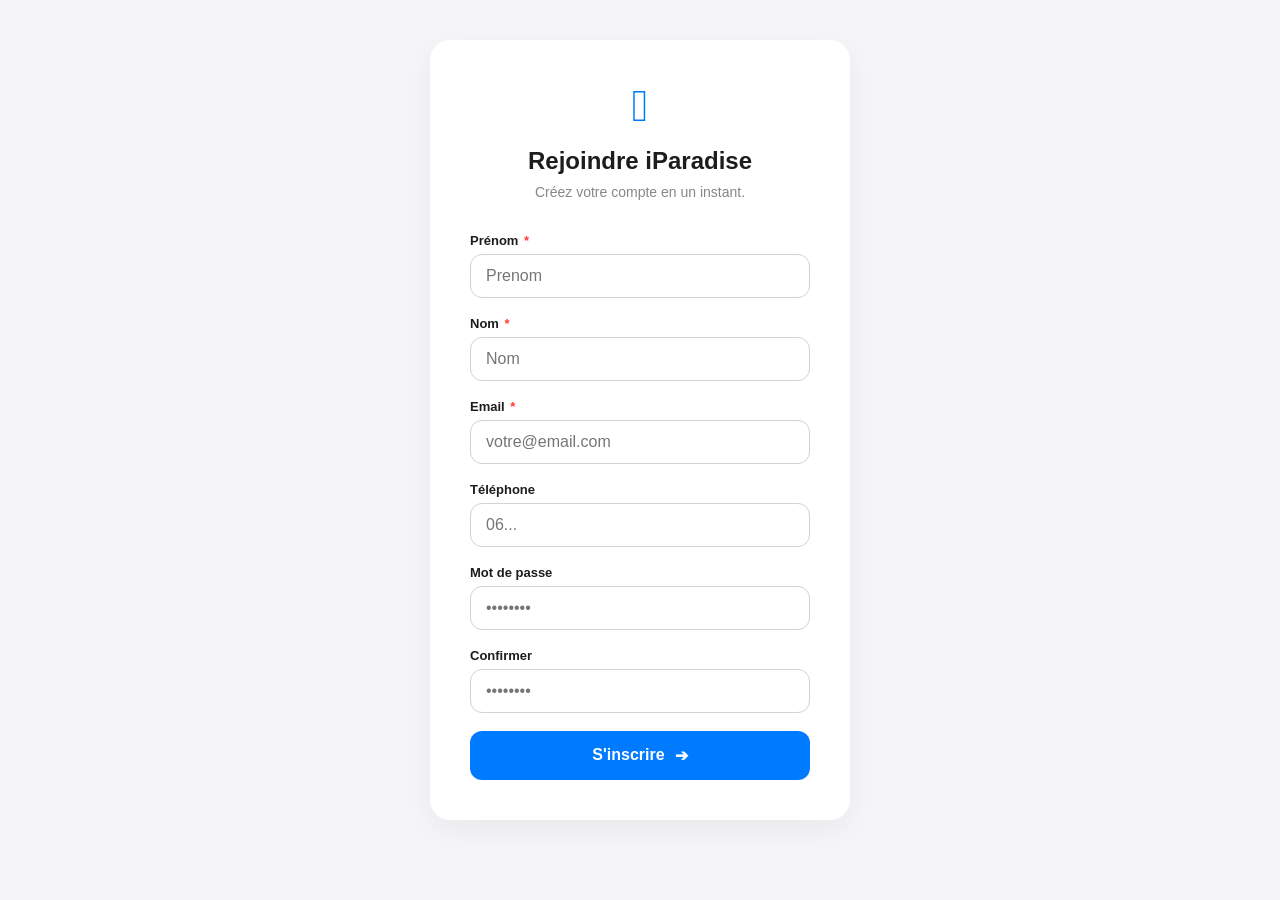
==== index.html @ 68713f41 "premier commit" ====
<!DOCTYPE html>
<html lang="fr">
<head>
    <meta charset="UTF-8">
    <meta name="viewport" content="width=device-width, initial-scale=1.0">
    <title>Inscription - iParadise</title>
    <style>
        :root {
            --primary-blue: #007aff;
            --bg-light: #f5f5f7;
            --text-dark: #1d1d1f;
            --text-gray: #86868b;
            --border-color: #d2d2d7;
            --required-red: #ff3b30;
        }

        * { box-sizing: border-box; margin: 0; padding: 0; }

        body {
            font-family: -apple-system, BlinkMacSystemFont, "Segoe UI", Roboto, sans-serif;
            background-color: var(--bg-light);
            display: flex;
            justify-content: center;
            min-height: 100vh;
            padding: 40px 20px;
        }

        .card {
            background: white;
            padding: 40px;
            border-radius: 20px;
            box-shadow: 0 10px 30px rgba(0,0,0,0.05);
            width: 100%;
            max-width: 420px;
            text-align: center;
            align-self: flex-start;
        }

        .logo { font-size: 45px; margin-bottom: 15px; color: var(--primary-blue); }
        h2 { font-size: 24px; color: var(--text-dark); font-weight: 600; margin-bottom: 8px; }
        p.subtitle { color: var(--text-gray); font-size: 14px; margin-bottom: 30px; line-height: 1.4; }

        .input-group { text-align: left; margin-bottom: 18px; }
        label { display: block; font-size: 13px; font-weight: 600; margin-bottom: 6px; color: var(--text-dark); }
        .required { color: var(--required-red); margin-left: 2px; }

        input {
            width: 100%;
            padding: 12px 15px;
            border: 1px solid var(--border-color);
            border-radius: 12px;
            font-size: 16px;
            transition: border-color 0.2s ease;
        }

        input:focus { outline: none; border-color: var(--primary-blue); }

        .btn-submit {
            background: var(--primary-blue);
            color: white;
            border: none;
            width: 100%;
            padding: 15px;
            border-radius: 12px;
            font-size: 16px;
            font-weight: 600;
            cursor: pointer;
            margin-top: 10px;
            display: flex;
            justify-content: center;
            align-items: center;
            gap: 10px;
        }

        .btn-submit:hover { background: #0063cc; }
    </style>
</head>
<body>

<div class="card">
    <div class="logo"></div>
    <h2>Rejoindre iParadise</h2>
    <p class="subtitle">Créez votre compte en un instant.</p>

    <form id="monFormulaire">
        <div class="input-group">
            <label>Prénom <span class="required">*</span></label>
            <input type="text" id="prenom" placeholder="Prenom" required>
        </div>

        <div class="input-group">
            <label>Nom <span class="required">*</span></label>
            <input type="text" id="nom" placeholder="Nom" required>
        </div>

        <div class="input-group">
            <label>Email <span class="required">*</span></label>
            <input type="email" id="email" placeholder="votre@email.com" required>
        </div>

        <div class="input-group">
            <label>Téléphone</label>
            <input type="tel" placeholder="06...">
        </div>

        <div class="input-group">
            <label>Mot de passe</label>
            <input type="password" placeholder="••••••••" required>
        </div>

        <div class="input-group">
            <label>Confirmer</label>
            <input type="password" placeholder="••••••••" required>
        </div>

        <button type="button" onclick="validerEtRediriger()" class="btn-submit">
            S'inscrire <span>➔</span>
        </button>
    </form>
</div>

<script>
    function validerEtRediriger() {
        const prenom = document.getElementById('prenom').value;
        const nom = document.getElementById('nom').value;
        const email = document.getElementById('email').value;

        if (prenom === "" || nom === "" || email === "") {
        } else {
            window.location.href = "page1.html";
        }
    }
</script>

</body>
</html>
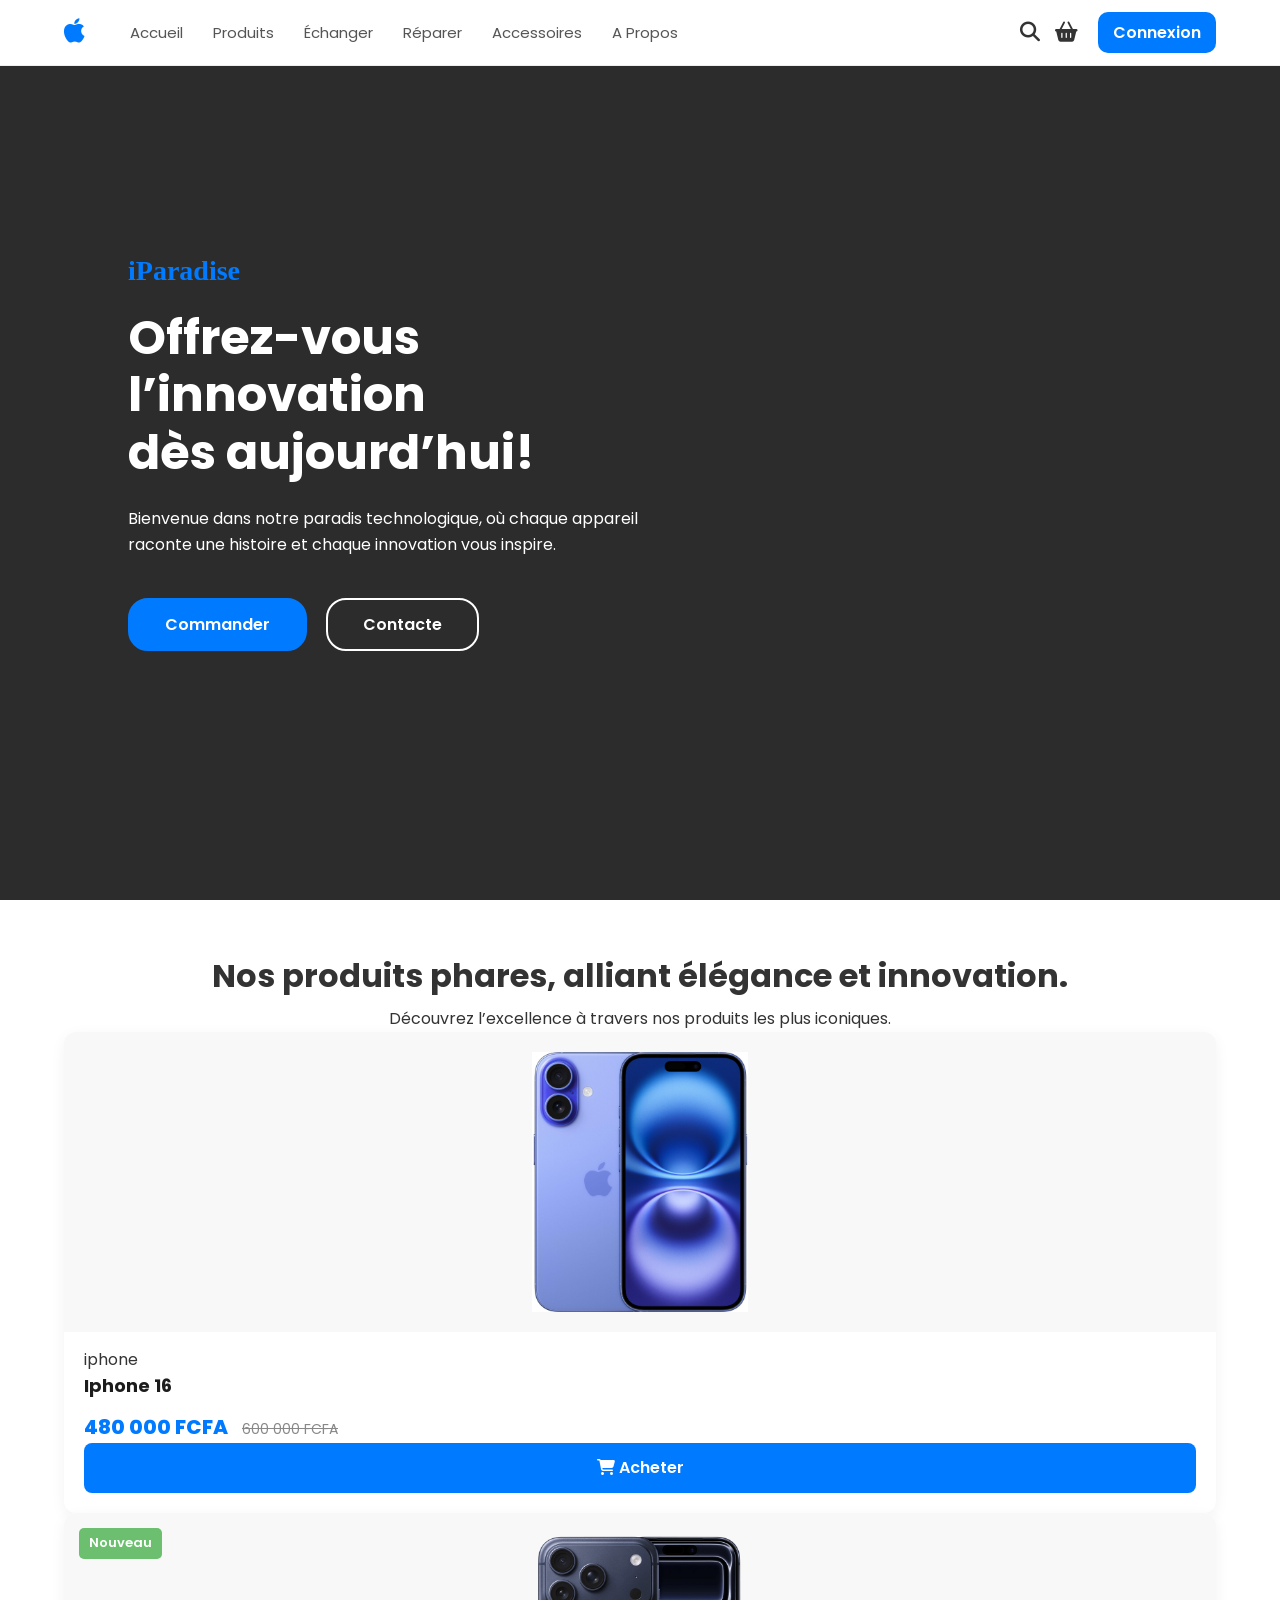
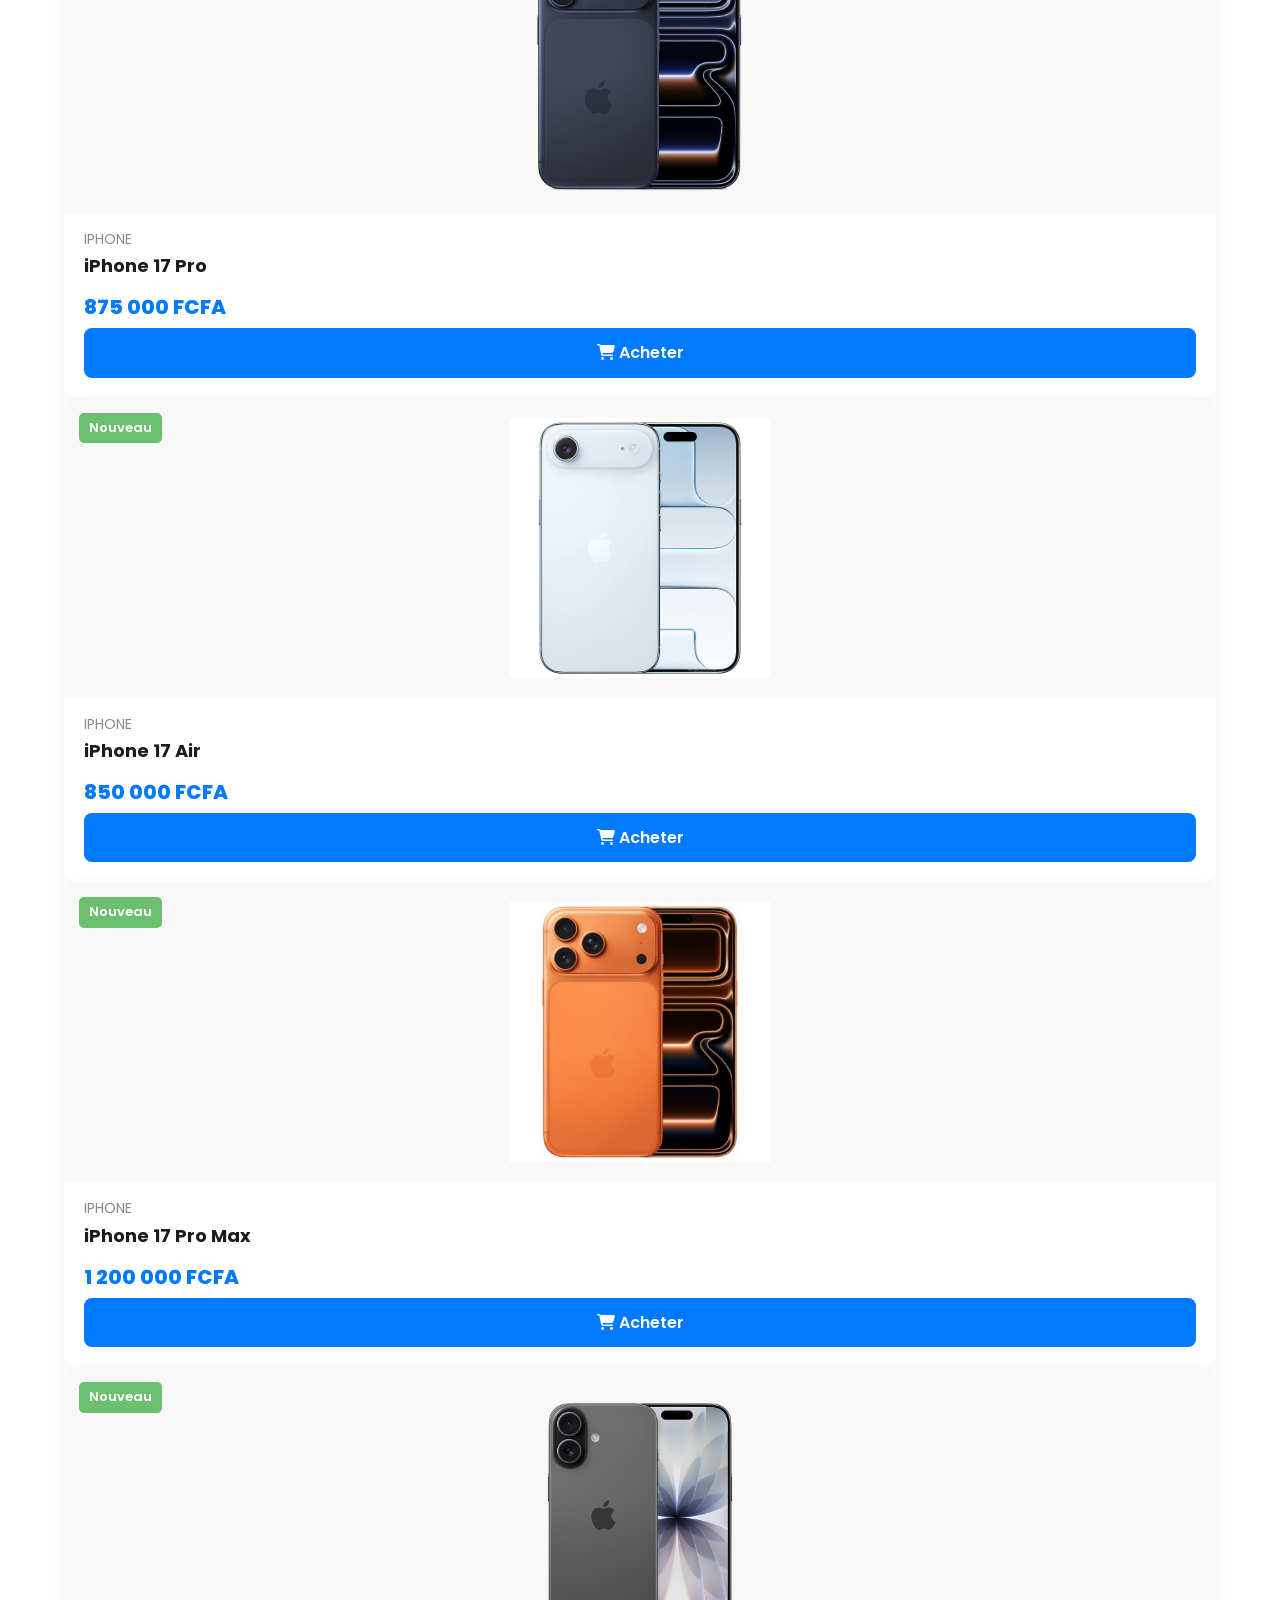
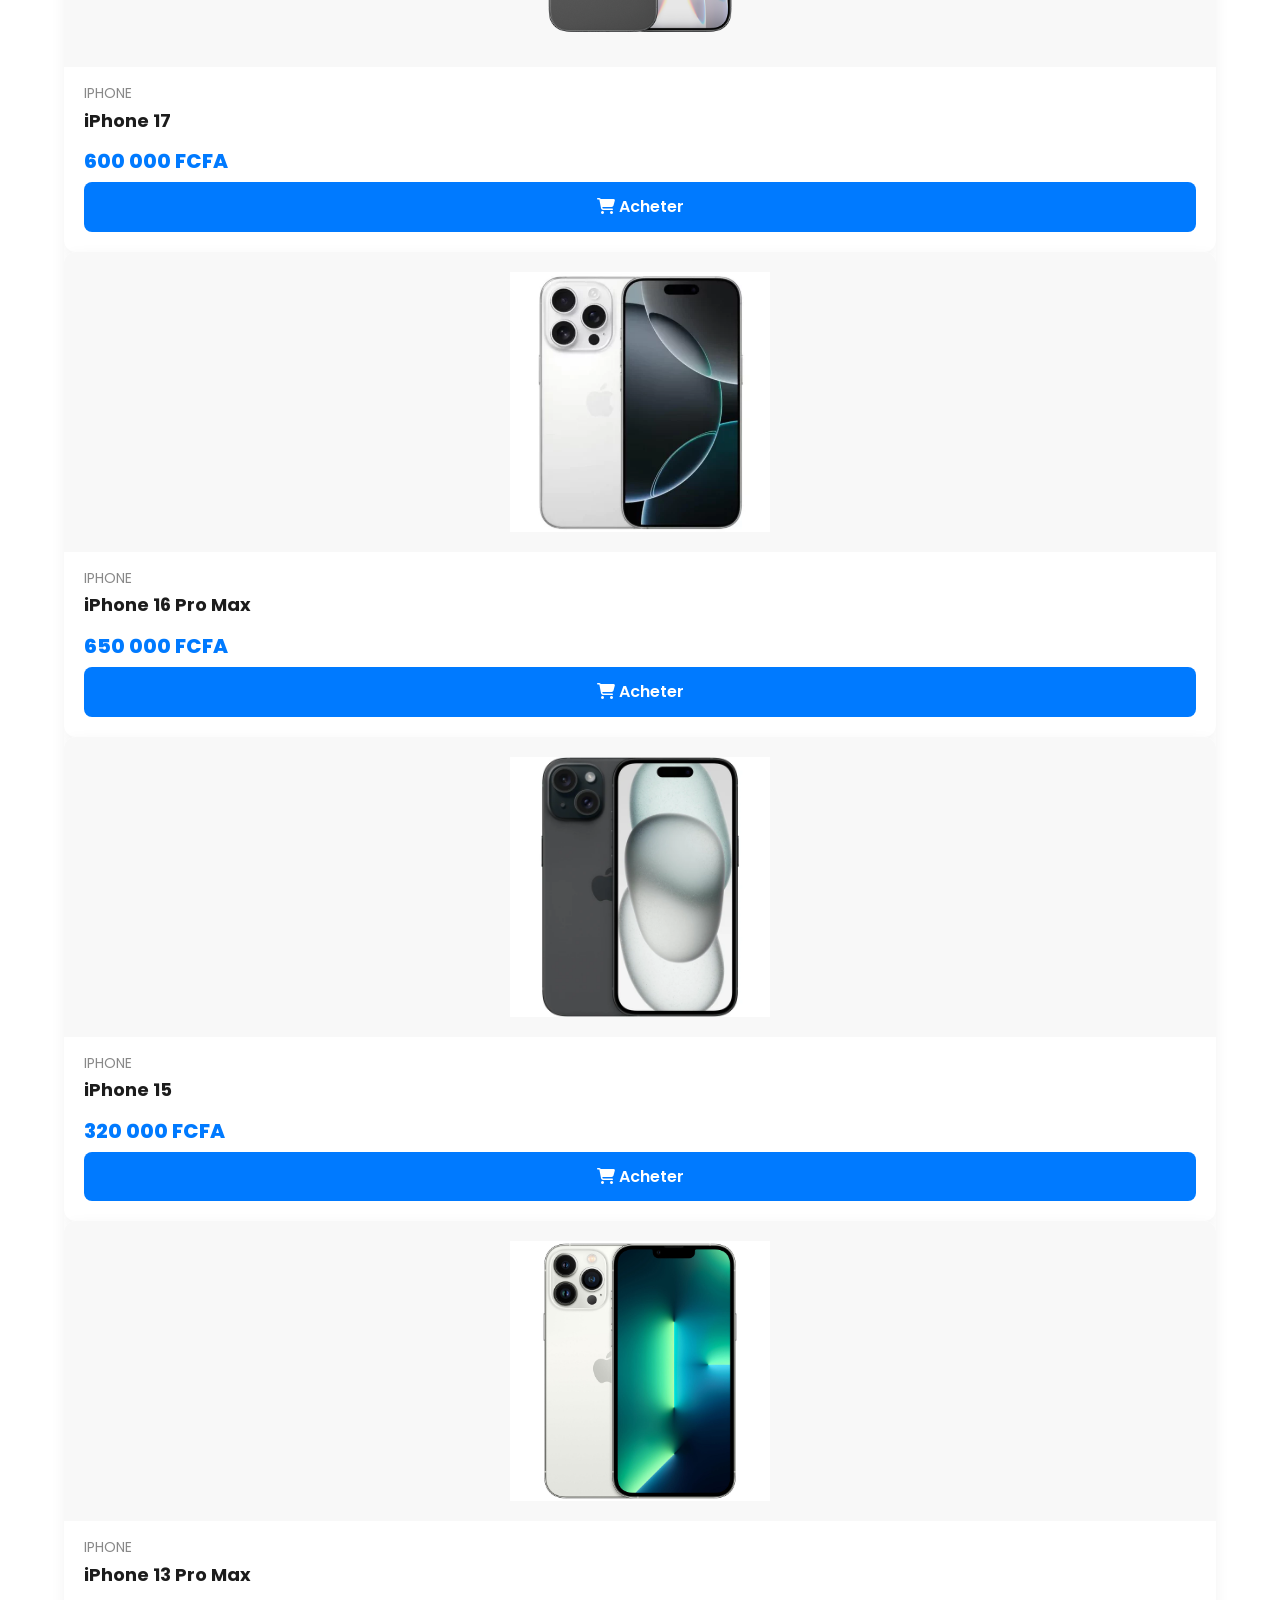
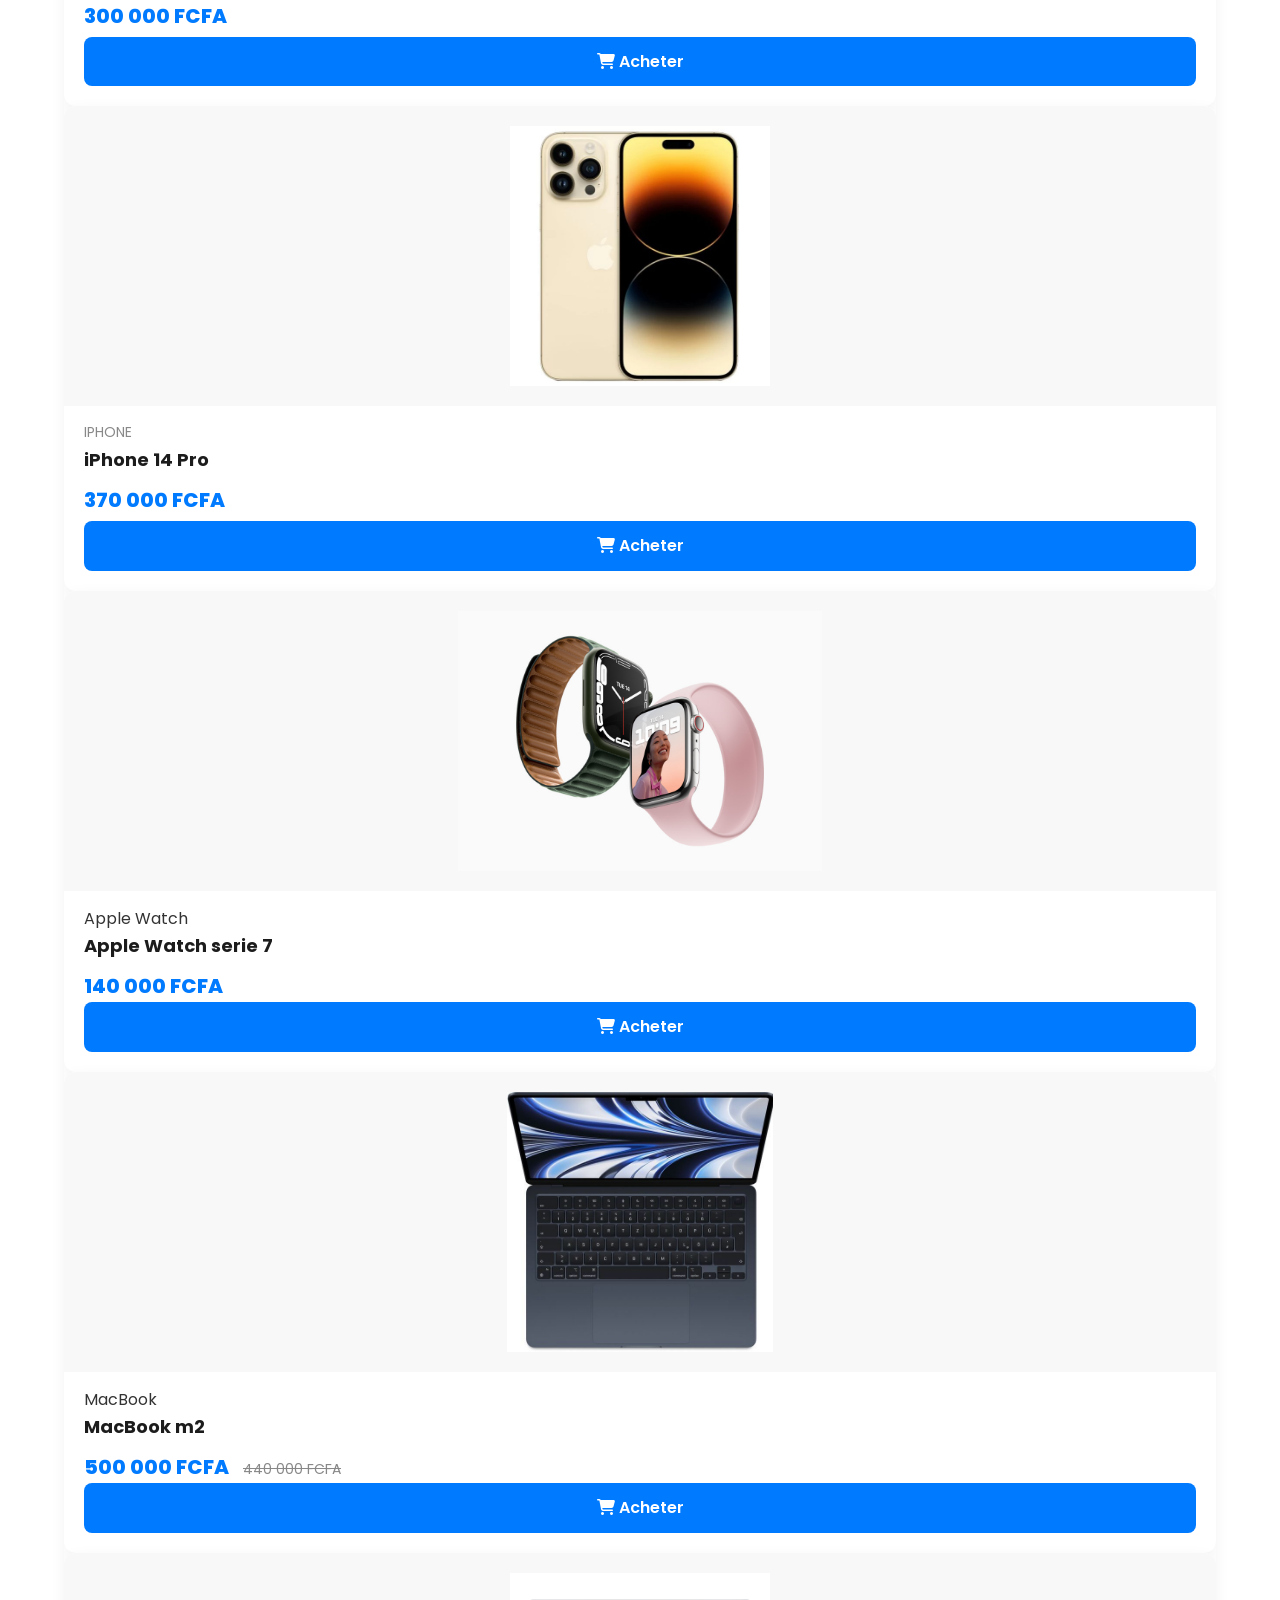
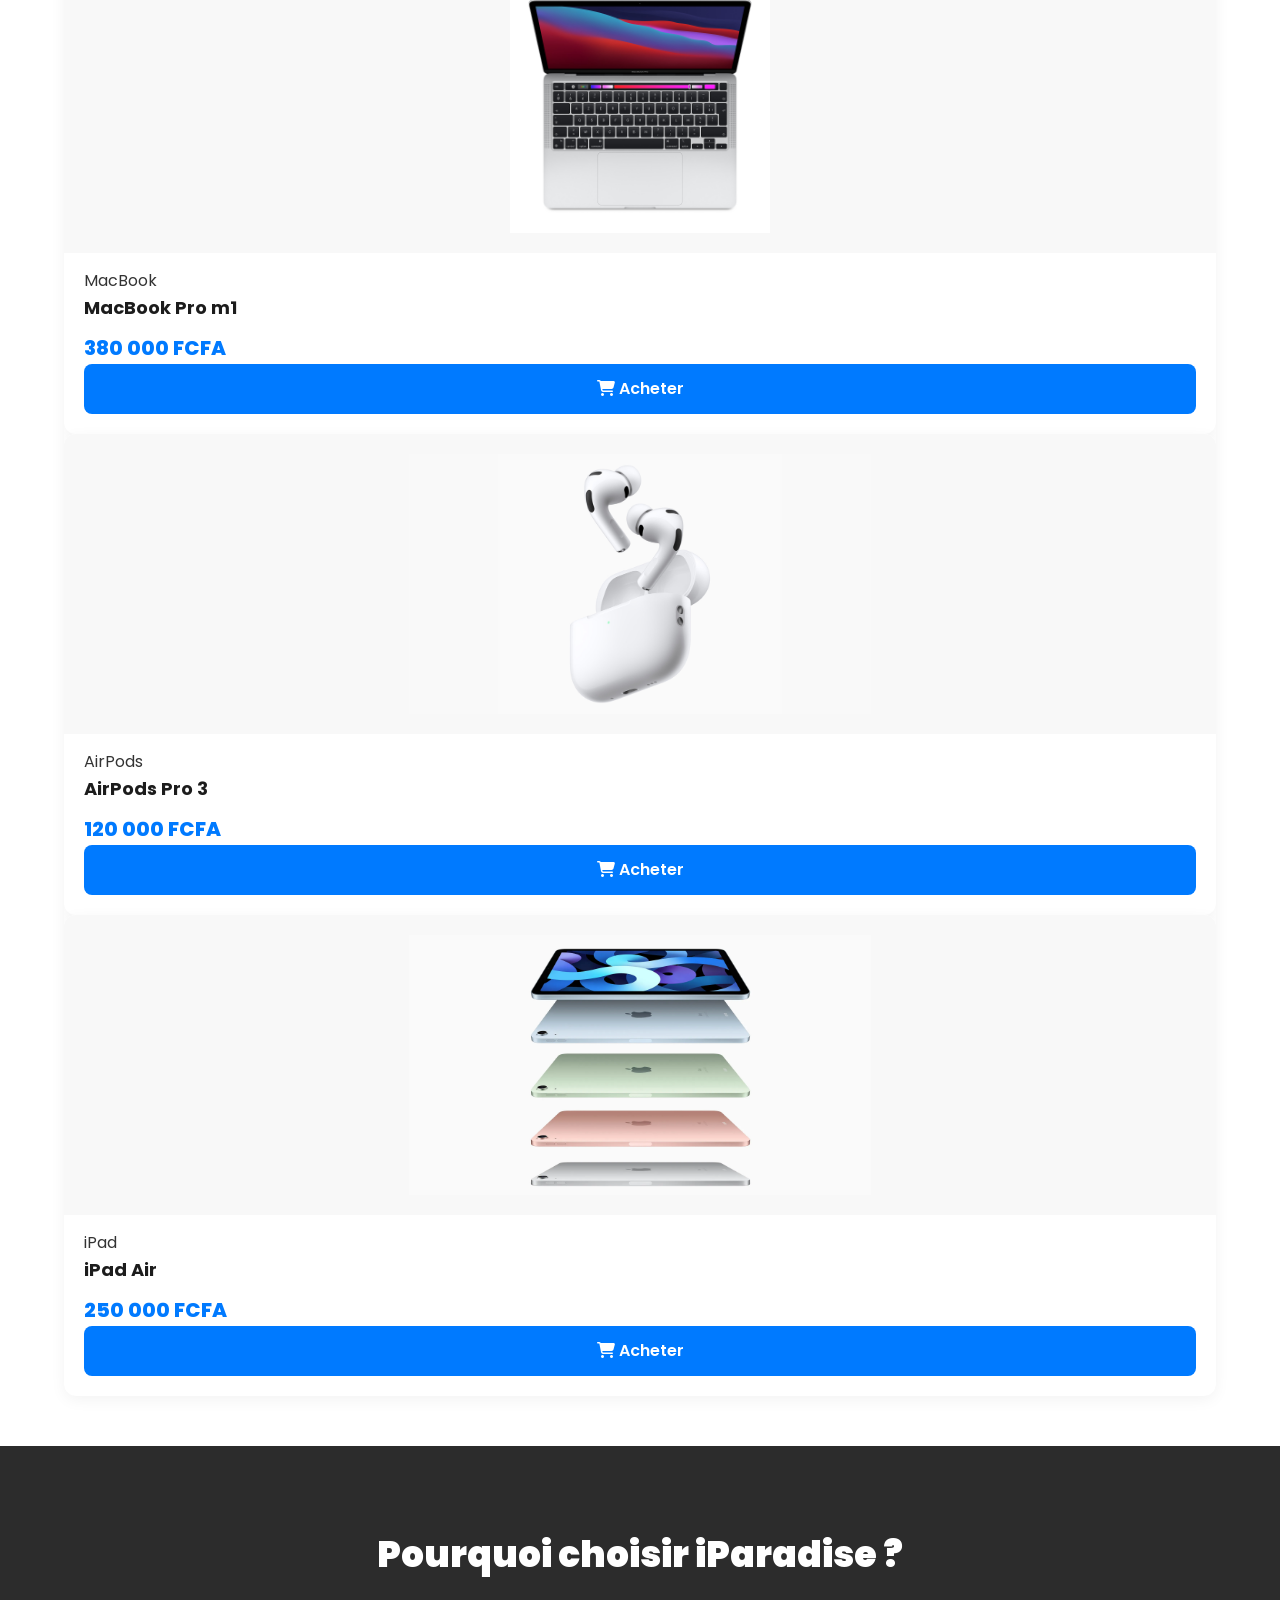
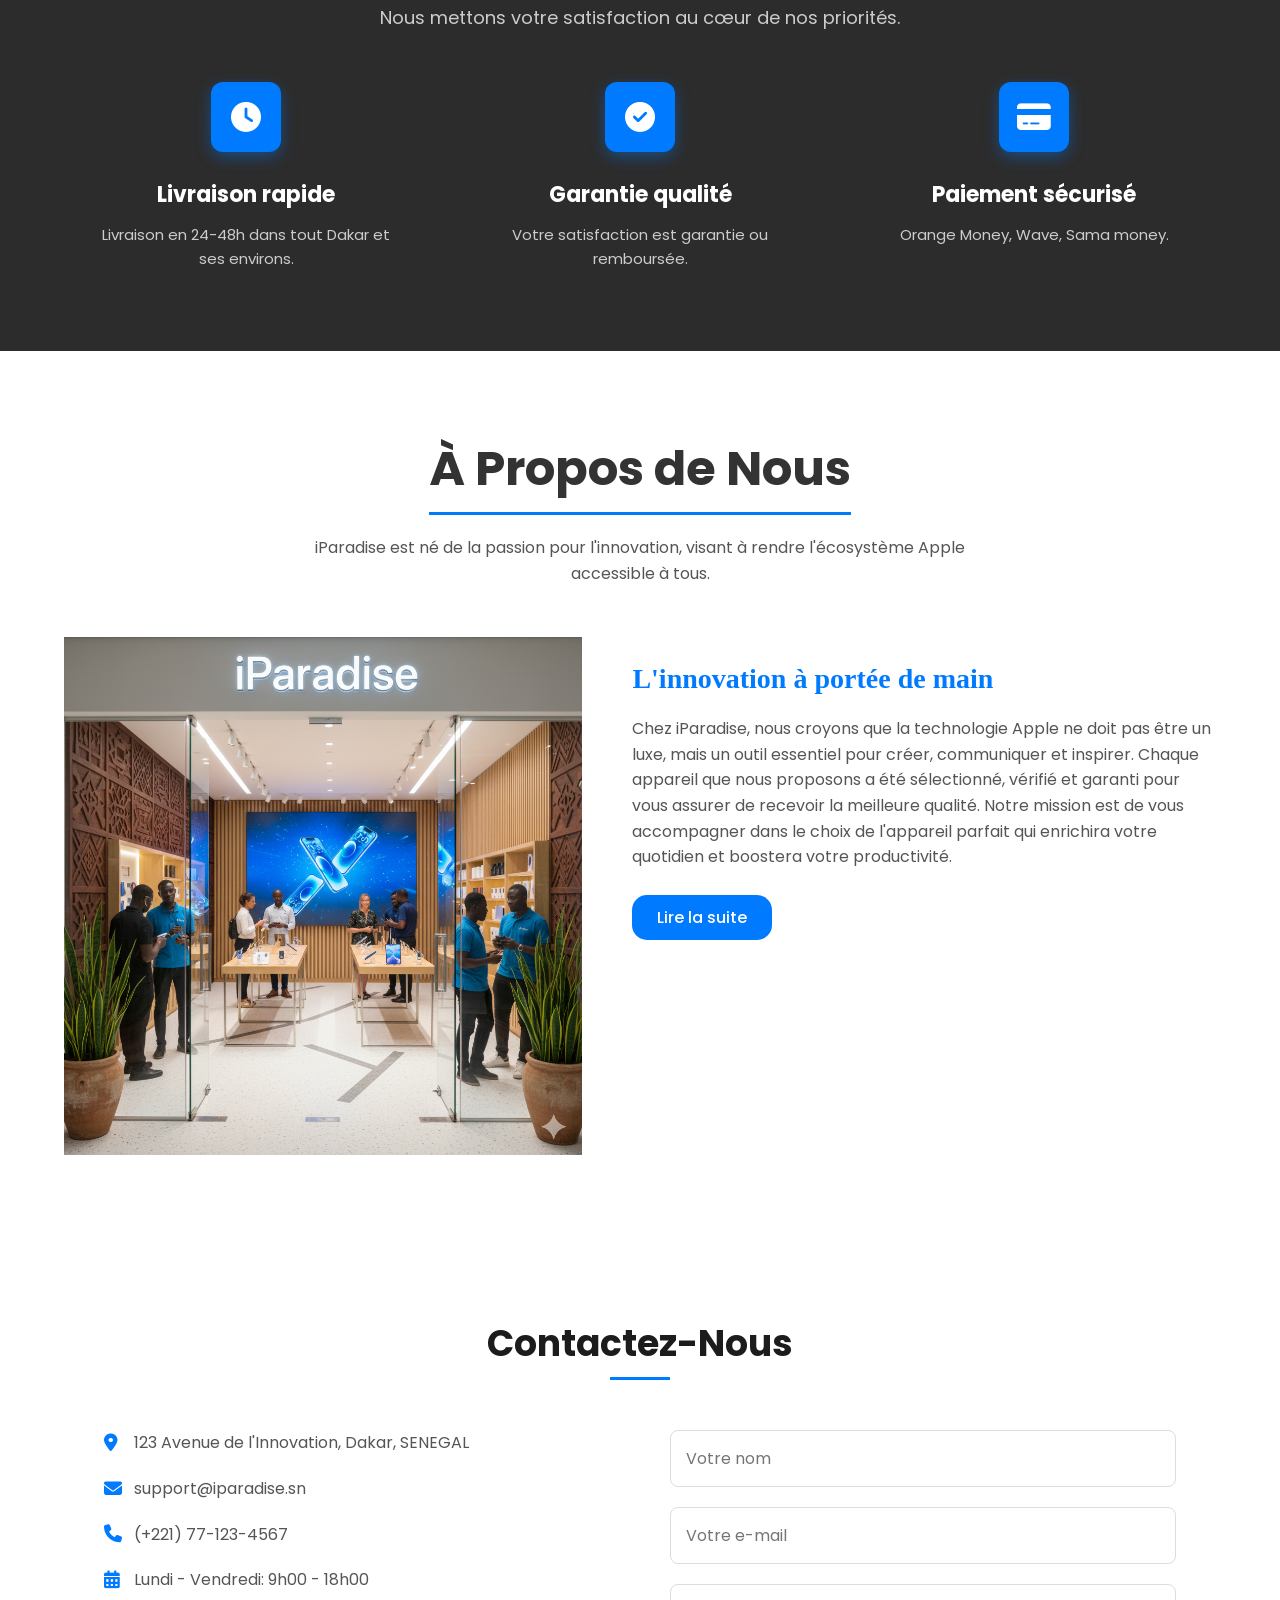
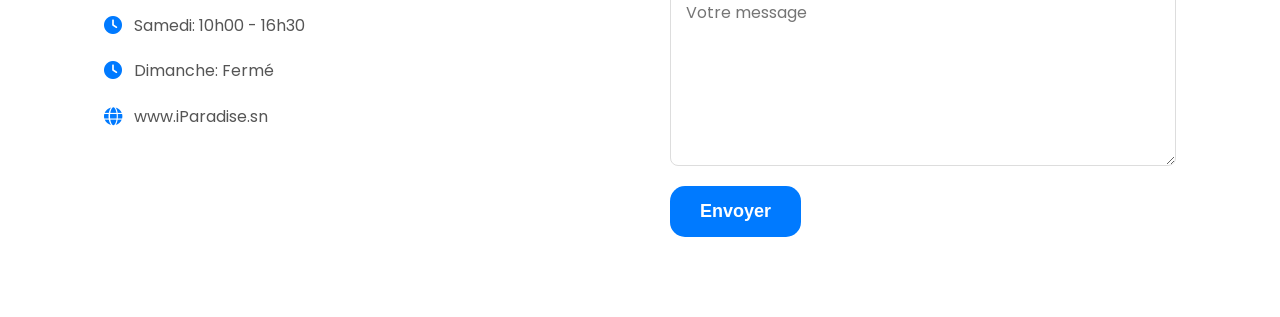
==== commit ddc09aa5: "Correction ajout de l'index" ====
--- a/index.html
+++ b/index.html
@@ -2,135 +2,422 @@
 <html lang="fr">
 <head>
     <meta charset="UTF-8">
-    <meta name="viewport" content="width=device-width, initial-scale=1.0">
-    <title>Inscription - iParadise</title>
-    <style>
-        :root {
-            --primary-blue: #007aff;
-            --bg-light: #f5f5f7;
-            --text-dark: #1d1d1f;
-            --text-gray: #86868b;
-            --border-color: #d2d2d7;
-            --required-red: #ff3b30;
-        }
-
-        * { box-sizing: border-box; margin: 0; padding: 0; }
-
-        body {
-            font-family: -apple-system, BlinkMacSystemFont, "Segoe UI", Roboto, sans-serif;
-            background-color: var(--bg-light);
-            display: flex;
-            justify-content: center;
-            min-height: 100vh;
-            padding: 40px 20px;
-        }
-
-        .card {
-            background: white;
-            padding: 40px;
-            border-radius: 20px;
-            box-shadow: 0 10px 30px rgba(0,0,0,0.05);
-            width: 100%;
-            max-width: 420px;
-            text-align: center;
-            align-self: flex-start;
-        }
-
-        .logo { font-size: 45px; margin-bottom: 15px; color: var(--primary-blue); }
-        h2 { font-size: 24px; color: var(--text-dark); font-weight: 600; margin-bottom: 8px; }
-        p.subtitle { color: var(--text-gray); font-size: 14px; margin-bottom: 30px; line-height: 1.4; }
-
-        .input-group { text-align: left; margin-bottom: 18px; }
-        label { display: block; font-size: 13px; font-weight: 600; margin-bottom: 6px; color: var(--text-dark); }
-        .required { color: var(--required-red); margin-left: 2px; }
-
-        input {
-            width: 100%;
-            padding: 12px 15px;
-            border: 1px solid var(--border-color);
-            border-radius: 12px;
-            font-size: 16px;
-            transition: border-color 0.2s ease;
-        }
-
-        input:focus { outline: none; border-color: var(--primary-blue); }
-
-        .btn-submit {
-            background: var(--primary-blue);
-            color: white;
-            border: none;
-            width: 100%;
-            padding: 15px;
-            border-radius: 12px;
-            font-size: 16px;
-            font-weight: 600;
-            cursor: pointer;
-            margin-top: 10px;
-            display: flex;
-            justify-content: center;
-            align-items: center;
-            gap: 10px;
-        }
-
-        .btn-submit:hover { background: #0063cc; }
-    </style>
+    <meta name="viewport" content="width=device-width", initial-scale="1.0">
+    <title>iParadise</title>
+    <link rel="stylesheet" href="style3.css">
+    <link href="https://fonts.googleapis.com/css2?family=Poppins:wght@400;600;700&display=swap" rel="stylesheet">
+    <link rel="stylesheet" href="https://cdnjs.cloudflare.com/ajax/libs/font-awesome/6.7.2/css/all.min.css" integrity="sha512-Evv84Mr4kqVGRNSgIGL/F/aIDqQb7xQ2vcrdIwxfjThSH8CSR7PBEakCr51Ck+w+/U6swU2Im1vVX0SVk9ABhg==" crossorigin="anonymous" referrerpolicy="no-referrer" />
 </head>
+
 <body>
-
-<div class="card">
-    <div class="logo"></div>
-    <h2>Rejoindre iParadise</h2>
-    <p class="subtitle">Créez votre compte en un instant.</p>
-
-    <form id="monFormulaire">
-        <div class="input-group">
-            <label>Prénom <span class="required">*</span></label>
-            <input type="text" id="prenom" placeholder="Prenom" required>
-        </div>
-
-        <div class="input-group">
-            <label>Nom <span class="required">*</span></label>
-            <input type="text" id="nom" placeholder="Nom" required>
-        </div>
-
-        <div class="input-group">
-            <label>Email <span class="required">*</span></label>
-            <input type="email" id="email" placeholder="votre@email.com" required>
-        </div>
-
-        <div class="input-group">
-            <label>Téléphone</label>
-            <input type="tel" placeholder="06...">
-        </div>
-
-        <div class="input-group">
-            <label>Mot de passe</label>
-            <input type="password" placeholder="••••••••" required>
-        </div>
-
-        <div class="input-group">
-            <label>Confirmer</label>
-            <input type="password" placeholder="••••••••" required>
-        </div>
-
-        <button type="button" onclick="validerEtRediriger()" class="btn-submit">
-            S'inscrire <span>➔</span>
-        </button>
-    </form>
-</div>
-
-<script>
-    function validerEtRediriger() {
-        const prenom = document.getElementById('prenom').value;
-        const nom = document.getElementById('nom').value;
-        const email = document.getElementById('email').value;
-
-        if (prenom === "" || nom === "" || email === "") {
-        } else {
-            window.location.href = "page1.html";
-        }
-    }
-</script>
+    <header class="navbar">
+        <div class="nav-left">
+            <a href="#" class="logo" title="iParadise"><i class="fa-brands fa-apple"></i></a> <nav>
+                <ul>
+                    <li><a href="Boutique.html">Accueil</a></li>
+                    <li><a href="Produit3.html">Produits</a></li>
+                    <li><a href="Echange.html">Échanger</a></li>
+                    <li><a href="Reparer.html">Réparer</a></li> 
+                    <li><a href="Accessoire.html">Accessoires</a></li>
+                    <li><a href="#about-section">A Propos</a></li>
+                </ul> 
+            </nav>
+        </div>
+        <div class="nav-right">
+            <a href="#" class="icon search"><i class="fa-solid fa-magnifying-glass"></i></a>
+            <a href="#" class="icon cart"><i class="fa-solid fa-basket-shopping"></i></a>
+            <a href="Connection.html" class="btn-connexion">Connexion</a>
+        </div>
+    </header>
+   
+    <main class="hero-section">
+        <div class="content-wrapper">
+            <p class="subtitle">iParadise</p>
+            
+            <h1 class="title">
+                 Offrez-vous l’innovation <br>dès aujourd’hui! 
+                
+            </h1>
+            
+            <p class="description">
+                Bienvenue dans notre paradis technologique, où chaque appareil raconte une histoire et chaque innovation vous inspire.
+            </p>
+            
+            <div class="buttons">
+                <a href="Commander.html" class="btn btn-order" title="Commander maintenant">Commander</a>
+                <a href="#contact-section" class="btn btn-contact" title="Nous contacter">Contacte</a>
+            </div>
+        </div>
+        
+        <div class="image-placeholder">
+            </div>
+    </main>
+
+    <main class="products-section">
+        <h2 class="section-title">Nos produits phares, alliant élégance et innovation.</h2>
+        <p class="section-subtitle1">
+            Découvrez l’excellence à travers nos produits les plus iconiques.
+        </p>
+
+        <div class="product-grid">
+            <div class="product-card">
+                
+                <div class="product-image-container">
+                    <img src="Picture3/66.jpg" alt="iphone" class="product-image">
+                </div>
+                <div class="product-details">
+                    <p class="category">iphone</p>
+                    <h3 class="product-name">Iphone 16</h3>
+                    <div class="prices">
+                        <span class="price-current">480 000 FCFA</span>
+                        <span class="price-old">600 000 FCFA</span>
+                    </div>
+                    <a href="Paiement.html" class="btn-add-to-cart">
+                        <i class="fas fa-shopping-cart"></i> Acheter
+                    </a>
+                </div>
+            </div>
+
+            <div class="product-card">
+                
+                <div class="product-card">
+                    <div class="product-image-container">
+                        <span class="badge badge-new">Nouveau</span>
+                        <img src="produit3-img/17p.png" alt="iPad 5e 128gb" class="product-image">
+                    </div>
+                    
+                    <div class="product-details">
+                        <p class="product-category">iPhone</p>
+                        <h3 class="product-name">iPhone 17 Pro</h3>
+                        
+                        <div class="price-container">
+                            <span class="price-current">875 000 FCFA</span>
+                        </div>                    
+                        <a href="Paiement.html" class="btn-add-to-cart">
+                            <i class="fas fa-shopping-cart"></i> Acheter
+                        </a>
+                    </div>
+                </div>
+    
+                <div class="product-card">
+                    <div class="product-image-container">
+                        <span class="badge badge-new">Nouveau</span>
+                        <img src="produit3-img/air.webp" alt="iPad mini 7 AT7 2024" class="product-image">
+                    </div>
+                    <div class="product-details">
+                        <p class="product-category">iPhone</p>
+                        <h3 class="product-name">iPhone 17 Air</h3>
+                        <div class="price-container">
+                            <span class="price-current">850 000 FCFA</span>
+                            
+                        </div>
+                        <a href="Paiement.html" class="btn-add-to-cart">
+                            <i class="fas fa-shopping-cart"></i> Acheter
+                        </a>
+                    </div>
+                </div>
+    
+                <div class="product-card">
+                    <div class="product-image-container">
+                        <span class="badge badge-new">Nouveau</span>
+                        <img src="produit3-img/17.jpeg" alt="iPad Pro 2e 12,9" class="product-image">
+                    </div>
+                    <div class="product-details">
+                        <p class="product-category">iPhone</p>
+                        <h3 class="product-name">iPhone 17 Pro Max</h3>
+                        <div class="price-container">
+                            <span class="price-current">1 200 000 FCFA</span>
+                        </div>
+                        <a href="Paiement.html" class="btn-add-to-cart">
+                            <i class="fas fa-shopping-cart"></i> Acheter
+                        </a>
+                    </div>
+                </div>
+                
+                <div class="product-card">
+                    <div class="product-image-container">
+                        <span class="badge badge-new">Nouveau</span>
+                        <img src="produit3-img/17ss.png" alt="iPad Pro 9,7" class="product-image">
+                    </div>
+                    <div class="product-details">
+                        <p class="product-category">iPhone</p>
+                        <h3 class="product-name">iPhone 17</h3>
+                        <div class="price-container">
+                            <span class="price-current">600 000 FCFA</span>
+                        </div>
+                        <a href="Paiement.html" class="btn-add-to-cart">
+                            <i class="fas fa-shopping-cart"></i> Acheter
+                        </a>
+                    </div>
+                </div>
+    
+                <div class="product-card">
+                    <div class="product-image-container">
+                        <img src="produit3-img/16pm.webp" alt="iPad Pro 9,7" class="product-image">
+                    </div>
+                    <div class="product-details">
+                        <p class="product-category">iPhone</p>
+                        <h3 class="product-name">iPhone 16 Pro Max</h3>
+                        <div class="price-container">
+                            <span class="price-current">650 000 FCFA</span>
+                        </div>
+                        <a href="Paiement.html" class="btn-add-to-cart">
+                            <i class="fas fa-shopping-cart"></i> Acheter
+                        </a>
+                    </div>
+                </div>
+    
+                <div class="product-card">
+                    <div class="product-image-container">
+                        <img src="produit3-img/155.webp" alt="iPad Pro 9,7" class="product-image">
+                    </div>
+                    <div class="product-details">
+                        <p class="product-category">iPhone</p>
+                        <h3 class="product-name">iPhone 15</h3>
+                        <div class="price-container">
+                            <span class="price-current">320 000 FCFA</span>
+                        </div>
+                        <a href="Paiement.html" class="btn-add-to-cart">
+                            <i class="fas fa-shopping-cart"></i> Acheter
+                        </a>
+                    </div>
+                </div>
+    
+                <div class="product-card">
+                    <div class="product-image-container">
+                        <img src="produit3-img/13pm.jpg" alt="iPad Pro 9,7" class="product-image">
+                    </div>
+                    <div class="product-details">
+                        <p class="product-category">iPhone</p>
+                        <h3 class="product-name">iPhone 13 Pro Max</h3>
+                        <div class="price-container">
+                            <span class="price-current">300 000 FCFA</span>
+                        </div>
+                        <a href="Paiement.html" class="btn-add-to-cart">
+                            <i class="fas fa-shopping-cart"></i> Acheter
+                        </a>
+                    </div>
+                </div>
+    
+                <div class="product-card">
+                    <div class="product-image-container">
+                        <img src="produit3-img/14g.jpg" alt="iPad Pro 9,7" class="product-image">
+                    </div>
+                    <div class="product-details">
+                        <p class="product-category">iPhone</p>
+                        <h3 class="product-name">iPhone 14 Pro</h3>
+                        <div class="price-container">
+                            <span class="price-current">370 000 FCFA</span>
+                        </div>
+                        <a href="Paiement.html" class="btn-add-to-cart">
+                            <i class="fas fa-shopping-cart"></i> Acheter
+                        </a>
+                    </div>
+                </div>
+    
+
+            <div class="product-card">
+                <div class="product-image-container">
+                    <img src="Picture3/applewatch.jpg" alt="Ipad" class="product-image">
+                </div>
+                <div class="product-details">
+                    <p class="category">Apple Watch</p>
+                    <h3 class="product-name">Apple Watch serie 7</h3>
+                    <div class="prices">
+                        <span class="price-current">140 000 FCFA</span>
+                    </div>
+                    <a href="Paiement.html" class="btn-add-to-cart">
+                        <i class="fas fa-shopping-cart"></i> Acheter
+                    </a>
+                </div>
+            </div>
+
+            <div class="product-card">
+                <div class="product-image-container">
+                    <img src="Picture3/m2.jpg" alt="Ipad" class="product-image">
+                </div>
+                <div class="product-details">
+                    <p class="category">MacBook</p>
+                    <h3 class="product-name">MacBook m2</h3>
+                    <div class="prices">
+                        <span class="price-current">500 000 FCFA</span>
+                        <span class="price-old">440 000 FCFA</span>
+                    </div>
+                    <a href="Paiement.html" class="btn-add-to-cart">
+                        <i class="fas fa-shopping-cart"></i> Acheter
+                    </a>
+                </div>
+            </div>
+
+            <div class="product-card">
+                <div class="product-image-container">
+                    <img src="Picture3/m1.jpeg" alt="Ipad" class="product-image">
+                </div>
+                <div class="product-details">
+                    <p class="category">MacBook</p>
+                    <h3 class="product-name">MacBook Pro m1</h3>
+                    <div class="prices">
+                        <span class="price-current">380 000 FCFA</span>
+                    </div>
+                    <a href="Paiement.html" class="btn-add-to-cart">
+                        <i class="fas fa-shopping-cart"></i> Acheter
+                    </a>
+                </div>
+            </div>
+
+            <div class="product-card">
+                <div class="product-image-container">
+                    <img src="Accessoire img/pro3.png" alt="Ipad" class="product-image">
+                </div>
+                <div class="product-details">
+                    <p class="category">AirPods</p>
+                    <h3 class="product-name">AirPods Pro 3</h3>
+                    <div class="prices">
+                        <span class="price-current">120 000 FCFA</span>
+                    </div>
+                    <a href="Paiement.html" class="btn-add-to-cart">
+                        <i class="fas fa-shopping-cart"></i> Acheter
+                    </a>
+                </div>
+            </div>
+
+            <div class="product-card">
+                <div class="product-image-container">
+                    <img src="Accessoire img/aie.webp" alt="Ipad" class="product-image">
+                </div>
+                <div class="product-details">
+                    <p class="category">iPad</p>
+                    <h3 class="product-name">iPad Air</h3>
+                    <div class="prices">
+                        <span class="price-current">250 000 FCFA</span>
+                    </div>
+                    <a href="Paiement.html" class="btn-add-to-cart">
+                        <i class="fas fa-shopping-cart"></i> Acheter
+                    </a>
+                </div>
+            </div>
+
+        </div>
+    </main>
+
+    <section class="benefits-section">
+        <h1 class="main-title">Pourquoi choisir iParadise ?</h1>
+        
+        <p class="section-subtitle">
+            Nous mettons votre satisfaction au cœur de nos priorités.
+        </p>
+
+        <div class="benefits-grid">
+            
+            <div class="benefit-item">
+                <div class="icon-box">
+                    <i class="fas fa-clock"></i> </div>
+                <h3 class="benefit-title">Livraison rapide</h3>
+                <p class="benefit-description">
+                    Livraison en 24-48h dans tout Dakar et ses environs.
+                </p>
+            </div>
+
+            <div class="benefit-item">
+                <div class="icon-box">
+                    <i class="fas fa-check-circle"></i> </div>
+                <h3 class="benefit-title">Garantie qualité</h3>
+                <p class="benefit-description">
+                    Votre satisfaction est garantie ou remboursée.
+                </p>
+            </div>
+
+            <div class="benefit-item">
+                <div class="icon-box">
+                    <i class="fas fa-credit-card"></i> </div>
+                <h3 class="benefit-title">Paiement sécurisé</h3>
+                <p class="benefit-description">
+                    Orange Money, Wave, Sama money.
+                </p>
+            </div>
+            
+        </div>
+    </section>
+
+    <section id="about-section" class="about-section">
+        <h1 class="main-title2">À Propos de Nous</h1>
+        <p class="section-description">
+            iParadise est né de la passion pour l'innovation, visant à rendre l'écosystème Apple accessible à tous.
+        </p>
+
+        <div class="content-container">
+            <div class="image-column">
+                <img src="Picture3/b4.png" alt="Boutique" class="coffee-image">
+            </div>
+
+            <div class="text-column">
+                <h2 class="subtitle">L'innovation à portée de main</h2>
+                <p class="body-text">
+                    Chez iParadise, nous croyons que la technologie Apple ne doit pas être un luxe, mais un outil essentiel pour créer, communiquer et inspirer. Chaque appareil que nous proposons a été sélectionné, vérifié et garanti pour vous assurer de recevoir la meilleure qualité. Notre mission est de vous accompagner dans le choix de l'appareil parfait qui enrichira votre quotidien et boostera votre productivité.                </p>
+                <a href="#" class="read-more-btn">Lire la suite</a>
+            </div>
+        </div>
+    </section>
+
+    <section id="contact-section">
+        <h1 class="main-title3">Contactez-Nous</h1>
+        <div class="separator"></div>
+
+        <div class="contact-container">
+            
+            <div class="contact-info">
+                
+                <div class="info-item">
+                    <i class="fas fa-map-marker-alt"></i>
+                    <p>123 Avenue de l'Innovation, Dakar, SENEGAL</p>
+                </div>
+
+                <div class="info-item">
+                    <i class="fas fa-envelope"></i>
+                    <p>support@iparadise.sn</p>
+                </div>
+
+                <div class="info-item">
+                    <i class="fas fa-phone"></i>
+                    <p>(+221) 77-123-4567</p>
+                </div>
+
+                <div class="info-item">
+                    <i class="fas fa-calendar-alt"></i>
+                    <p>Lundi - Vendredi: 9h00 - 18h00</p>
+                </div>
+                
+                <div class="info-item">
+                    <i class="fas fa-clock"></i>
+                    <p>Samedi: 10h00 - 16h30</p>
+                </div>
+                
+                <div class="info-item">
+                    <i class="fas fa-clock"></i>
+                    <p>Dimanche: Fermé</p>
+                </div>
+                
+                <div class="info-item">
+                    <i class="fas fa-globe"></i>
+                    <p>www.iParadise.sn</p>
+                </div>
+                
+            </div>
+
+            <div class="contact-form">
+                <form action="#" method="POST">
+                    
+                    <input type="text" name="name" placeholder="Votre nom" spellcheck="false" required>
+                    
+                    <input type="email" name="email" placeholder="Votre e-mail" spellcheck="false" required>
+                    
+                    <textarea name="message" placeholder="Votre message" rows="6" spellcheck="false" required></textarea>
+                    
+                    <button type="submit" class="submit-btn">Envoyer</button>
+                </form>
+            </div>
+        </div>
+    </section>
 
 </body>
 </html>
--- a/style3.css
+++ b/style3.css
@@ -0,0 +1,716 @@
+/* Réinitialisation de base */
+* {
+    margin: 0;
+    padding: 0;
+    box-sizing: border-box;
+}
+
+body {
+    font-family: 'Poppins', sans-serif;
+    color: #333;
+    background-color: #fff;
+    line-height: 1.6;
+}
+
+/* ---------------------------------- */
+/* --- Barre de navigation (Header) --- */
+/* ---------------------------------- */
+.navbar {
+    display: flex;
+    justify-content: space-between;
+    align-items: center;
+    padding: 10px 5%;
+    border-bottom: 1px solid #eee;
+    background-color: #fff;
+    position: fixed;
+    top: 0;
+    width: 100%;
+    z-index: 1000;
+}
+
+.hero-section{
+    background-color: #2c2c2c;
+}
+.nav-left {
+    display: flex;
+    align-items: center;
+}
+
+.logo {
+    font-size: 28px;
+    text-decoration: none;
+    margin-right: 30px;
+    color: #007bff; 
+}
+
+nav ul {
+    list-style: none;
+    display: flex;
+}
+
+nav ul li a {
+    text-decoration: none;
+    color: #555;
+    font-size: 15px;
+    padding: 0 15px;
+    transition: color 0.3s;
+}
+
+nav ul li a:hover {
+    color: #007bff;
+}
+
+.nav-right {
+    display: flex;
+    align-items: center;
+}
+
+.icon {
+    font-size: 20px;
+    margin-left: 15px;
+    color: #333;
+    text-decoration: none;
+}
+
+.btn-connexion {
+    background-color: #007bff; /* Bleu pour le bouton Connexion */
+    color: #fff;
+    text-decoration: none;
+    padding: 8px 15px;
+    margin-left: 20px;
+    border-radius: 10px;
+    font-weight: 600;
+}
+
+
+/* ---------------------------------- */
+/* --- Section des produits --- */
+/* ---------------------------------- */
+.products-section {
+    text-align: center;
+    padding: 50px 5%;
+}
+
+.section-title {
+    font-size: 32px;
+    font-weight: 700;
+    margin-bottom: 5px;
+    color: #333;
+}
+
+.section-subtitle {
+    font-size: 16px;
+    color: #333;
+    margin-bottom: 40px;
+}
+
+.products-grid {
+    display: grid;
+    /* 4 colonnes sur les grands écrans */
+    grid-template-columns: repeat(4, 1fr); 
+    gap: 30px;
+    max-width: 1300px;
+    margin: 0 auto;
+}
+
+
+
+/* --- Style de la Carte Produit --- */
+.product-card {
+    background-color: #fff;
+    border-radius: 12px;
+    /* Ombre subtile pour le look premium */
+    box-shadow: 0 4px 15px rgba(0, 0, 0, 0.05); 
+    overflow: hidden;
+    text-align: left;
+    transition: transform 0.3s ease;
+}
+
+.product-card:hover {
+    transform: translateY(-5px);
+    box-shadow: 0 8px 25px rgba(0, 0, 0, 0.1);
+}
+
+.product-image-container {
+    background-color: #f8f8f8; /* Fond gris clair pour l'image */
+    position: relative;
+    padding: 20px;
+    height: 300px; /* Hauteur fixe pour aligner toutes les cartes */
+    display: flex;
+    justify-content: center;
+    align-items: center;
+    overflow: hidden;
+}
+
+.product-image {
+    max-width: 100%;
+    max-height: 100%;
+    display: block;
+    object-fit: contain;
+}
+
+/* --- Badges "Nouveau" et "Réduction" --- */
+.badge {
+    position: absolute;
+    top: 15px;
+    padding: 5px 10px;
+    border-radius: 5px;
+    color: #fff;
+    font-size: 13px;
+    font-weight: 600;
+    z-index: 10;
+}
+
+.badge-new {
+    left: 15px;
+    background-color: #6cbf6e; /* Vert clair pour "Nouveau" */
+}
+
+.badge-discount {
+    right: 15px;
+    background-color: #e84a4a; /* Rouge pour la réduction */
+}
+
+/* --- Détails du Produit --- */
+.product-details {
+    padding: 15px 20px 20px;
+}
+
+.product-category {
+    font-size: 14px;
+    color: #888;
+    text-transform: uppercase;
+    margin-bottom: 2px;
+}
+
+.product-name {
+    font-size: 18px;
+    font-weight: 700;
+    margin-bottom: 10px;
+    color: #1c1c1c;
+}
+
+.price-container {
+    display: flex;
+    align-items: center;
+    margin-bottom: 5px;
+}
+
+.price-current {
+    font-size: 20px;
+    font-weight: 800;
+    color: #007aff; /* Bleu iParadise pour le prix actuel */
+    margin-right: 10px;
+}
+
+.price-old {
+    font-size: 14px;
+    color: #888;
+    text-decoration: line-through; /* Barré pour l'ancien prix */
+}
+
+
+/* Bouton "Ajouter au panier" (seulement sur la carte complète) */
+.btn-add-to-cart {
+    display: block;
+    width: 100%;
+    background-color: #007aff;
+    color: #fff;
+    text-decoration: none;
+    padding: 12px 0;
+    border-radius: 8px;
+    font-weight: 600;
+    transition: background-color 0.3s;
+    text-align: center;
+}
+
+.btn-add-to-cart:hover {
+    background-color: #0060c4;
+}
+
+/* --- Media Queries (Réactivité) --- */
+@media (max-width: 1200px) {
+    .products-grid {
+        /* 3 colonnes sur les tablettes */
+        grid-template-columns: repeat(3, 1fr);
+    }
+}
+
+@media (max-width: 768px) {
+    .products-grid {
+        /* 2 colonnes sur les petits écrans/téléphones larges */
+        grid-template-columns: repeat(2, 1fr);
+    }
+}
+
+@media (max-width: 480px) {
+    .products-grid {
+        /* 1 colonne sur les téléphones étroits */
+        grid-template-columns: 1fr;
+    }
+    .product-image-container {
+        height: 250px;
+    }
+}
+
+.hero-section {
+    /* Remplacez 'coffee-splash.png' par le chemin de votre image de tasse avec grains */
+    /* On utilise l'image de fond pour la tasse à droite */
+    background-image: url('coffee-splash.png'); 
+    background-size: contain; /* S'assure que l'image ne déborde pas */
+    background-repeat: no-repeat;
+    /* Positionnement de l'image à droite et centré verticalement */
+    background-position: right 10% center; 
+
+    height: 100vh; /* Prend toute la hauteur de l'écran */
+    display: flex;
+    align-items: center;
+    padding-left: 10%; /* Marge à gauche pour le contenu */
+    overflow: hidden; /* Empêche l'image de déborder si elle est trop grande */
+}
+
+.content-wrapper {
+    max-width: 550px; /* Limite la largeur du texte à gauche */
+    z-index: 2; /* Assure que le texte est au-dessus de l'image de fond si elle s'approche */
+}
+
+/* Sous-titre "Best Coffee" */
+.subtitle {
+    font-family: 'Dancing Script', cursive; /* Police manuscrite/script */
+    font-size: 36px;
+    color: #007bff; /* Couleur orange/doré */
+    font-weight: 700;
+    margin-bottom: 5px;
+}
+
+/* Titre principal */
+.title {
+    font-size: 48px;
+    font-weight: 700;
+    line-height: 1.2;
+    margin-bottom: 25px;
+}
+
+/* Description */
+.description {
+    font-size: 16px;
+    color: gray;
+    margin-bottom: 40px;
+}
+
+/* --- Boutons d'action --- */
+.buttons a {
+    text-decoration: none;
+    padding: 12px 35px;
+    margin-right: 15px;
+    border-radius: 20px;
+    font-weight: 600;
+    display: inline-block;
+    transition: opacity 0.3s;
+}
+
+.buttons a:hover {
+    opacity: 0.8;
+}
+
+/* Bouton "Order Now" (Orange) */
+.btn-order {
+    background-color: #007bff;
+    border: 2px solid #007bff;
+    color: white; /* Texte marron sur fond orange */
+}
+
+/* Bouton "Contact Us" (Transparent) */
+.btn-contact {
+    background-color: transparent;
+    border: 2px solid #fff; /* Bordure blanche */
+    color: #fff;
+}
+
+.btn-contact:hover{
+    color: #007bff;
+}
+
+/* --- Media Query pour la réactivité (Mobile) --- */
+@media (max-width: 992px) {
+    .hero-section {
+        /* Retire l'image de fond sur les petits écrans pour ne pas la cacher derrière le texte */
+        background-image: none; 
+        padding-left: 5%;
+        padding-right: 5%;
+        text-align: center;
+        /* Centre le contenu sur mobile */
+        justify-content: center; 
+    }
+
+    .content-wrapper {
+        max-width: 100%;
+    }
+    
+    .title {
+        font-size: 36px;
+    }
+    
+    .buttons {
+        text-align: center;
+    }
+
+    .buttons a {
+        display: block;
+        margin: 10px auto;
+        width: 80%;
+    }
+}
+
+.benefits-section {
+    padding: 80px 5%;
+    text-align: center;
+}
+
+/* Titre principal */
+.main-title {
+    font-size: 36px;
+    font-weight: 900; /* Extra gras */
+    margin-bottom: 20px;
+    color: #fff;
+}
+
+/* Sous-titre */
+.section-subtitle {
+    font-size: 18px;
+    color: #ccc;
+    margin-bottom: 50px;
+    font-weight: 400;
+}
+
+/* Conteneur de la grille (Flexbox pour les colonnes) */
+.benefits-grid {
+    display: flex;
+    justify-content: space-between;
+    align-items: flex-start;
+    max-width: 1200px;
+    margin: 0 auto;
+    gap: 30px; /* Espace entre les colonnes */
+}
+
+/* Conteneur de chaque avantage */
+.benefit-item {
+    flex: 1; /* Chaque colonne prend une part égale de l'espace */
+    padding: 0 15px;
+    text-align: center;
+}
+
+/* Conteneur de l'icône (le carré bleu) */
+.icon-box {
+    /* Style du carré bleu */
+    width: 70px;
+    height: 70px;
+    background-color: #007bff; /* Bleu vif similaire à l'image */
+    border-radius: 12px; /* Coins arrondis */
+    margin: 0 auto 25px;
+    
+    /* Centrage de l'icône à l'intérieur du carré */
+    display: flex;
+    justify-content: center;
+    align-items: center;
+    
+    /* Ombre subtile pour l'effet de profondeur */
+    box-shadow: 0 5px 15px rgba(0, 123, 255, 0.4); 
+}
+
+/* Style de l'icône Font Awesome */
+.icon-box i {
+    font-size: 30px;
+    color: #fff;
+}
+
+/* Titre de l'avantage (Livraison rapide, etc.) */
+.benefit-title {
+    font-size: 22px;
+    font-weight: 700;
+    margin-bottom: 10px;
+    color: #fff;
+}
+
+/* Description de l'avantage */
+.benefit-description {
+    font-size: 15px;
+    color: #ccc;
+    max-width: 300px; /* Limite la largeur du texte pour qu'il soit compact */
+    margin: 0 auto;
+}
+
+/* --- Media Query pour la réactivité (Mobile/Tablette) --- */
+@media (max-width: 992px) {
+    .benefits-grid {
+        flex-direction: column; /* Les avantages s'empilent sur mobile */
+        gap: 50px;
+    }
+    
+    .benefit-item {
+        padding: 0;
+    }
+}
+
+.benefits-section{
+    background-color: #2c2c2c;
+}
+
+.title {
+    color: white;
+}
+
+.description{
+    color: white;
+}
+
+.about-section {
+    padding: 80px 5%;
+    text-align: center;
+}
+
+.main-title2 {
+    font-size: 48px;
+    font-weight: 700;
+    margin-bottom: 20px;
+    color: #333;
+    /* Ligne verte sous le titre */
+    display: inline-block;
+    border-bottom: 3px solid #007bff; /* Couleur verte similaire à l'image */
+    padding-bottom: 5px;
+}
+
+.section-description {
+    font-size: 16px;
+    color: #555;
+    max-width: 700px;
+    margin: 0 auto 50px;
+}
+
+/* ---------------------------------- */
+/* --- Contenu à deux colonnes --- */
+/* ---------------------------------- */
+
+.content-container {
+    display: flex;
+    justify-content: center;
+    align-items: flex-start; /* Alignement en haut pour le texte */
+    max-width: 1200px;
+    margin: 0 auto;
+    text-align: left; /* Réinitialise l'alignement du texte à gauche */
+}
+
+/* Colonne de l'image */
+.image-column {
+    flex: 0 0 45%; /* Occupe environ 45% de l'espace, ne grandit pas, ne rétrécit pas */
+    margin-right: 50px;
+}
+
+.coffee-image {
+    width: 100%;
+    height: auto;
+    display: block;
+    /* La bordure n'est pas nécessaire, mais on la met pour la clarté si besoin */
+    /* border-radius: 5px; */
+}
+
+/* Colonne du texte */
+.text-column {
+    flex: 1; /* Occupe le reste de l'espace */
+    padding-top: 20px; /* Petit décalage pour aligner visuellement avec l'image */
+}
+
+.subtitle {
+    font-size: 28px;
+    font-weight: 700;
+    margin-bottom: 15px;
+}
+
+.body-text {
+    font-size: 16px;
+    color: #555;
+    margin-bottom: 25px;
+}
+
+/* Bouton Lire la suite */
+.read-more-btn {
+    display: inline-block;
+    background-color: #007bff; /* Couleur verte */
+    color: #fff;
+    text-decoration: none;
+    padding: 10px 25px;
+    border-radius: 15px;
+    font-weight: 500;
+    transition: background-color 0.3s;
+}
+
+.read-more-btn:hover {
+    background-color:#007bff; 
+}
+
+/* Media Query pour la réactivité (Affichage en colonne sur les petits écrans) */
+@media (max-width: 768px) {
+    .content-container {
+        flex-direction: column;
+        align-items: center;
+    }
+
+    .image-column {
+        flex: 1;
+        width: 90%;
+        margin-right: 0;
+        margin-bottom: 30px;
+    }
+
+    .text-column {
+        padding-top: 0;
+        width: 90%;
+    }
+    
+    .main-title {
+        font-size: 36px;
+    }
+}
+
+#contact-section {
+    padding: 80px 5%;
+    max-width: 1200px;
+    margin: 0 auto;
+    text-align: center;
+}
+
+.main-title3 {
+    font-size: 36px;
+    font-weight: 700;
+    margin-bottom: 5px;
+    color: #1c1c1c;
+}
+
+.separator {
+    width: 60px;
+    height: 3px;
+    background-color: #007aff; /* Bleu iParadise */
+    margin: 0 auto 50px;
+}
+
+/* Conteneur principal (Flexbox pour les deux colonnes) */
+.contact-container {
+    display: flex;
+    justify-content: space-between;
+    align-items: flex-start;
+    text-align: left;
+    gap: 40px;
+}
+
+
+/* --- Colonne de gauche : Informations --- */
+.contact-info {
+    flex: 1;
+    padding-right: 20px;
+}
+
+.info-item {
+    display: flex;
+    align-items: center;
+    margin-bottom: 20px;
+    color: #555;
+    font-size: 16px;
+}
+
+.info-item i {
+    font-size: 18px;
+    color: #007aff; /* Icônes en bleu */
+    width: 30px; /* Assure un alignement parfait */
+}
+
+/* --- Colonne de droite : Formulaire --- */
+.contact-form {
+    flex: 1;
+}
+
+.contact-form form {
+    display: flex;
+    flex-direction: column;
+}
+
+.contact-form input[type="text"],
+.contact-form input[type="email"],
+.contact-form textarea {
+    /* Style épuré des champs */
+    width: 100%;
+    padding: 15px;
+    margin-bottom: 20px;
+    border: 1px solid #ddd;
+    border-radius: 8px;
+    font-size: 16px;
+    background-color: #fff;
+    transition: border-color 0.3s;
+}
+
+.contact-form input:focus,
+.contact-form textarea:focus {
+    border-color: #007aff; /* Bordure bleue au focus */
+    outline: none;
+}
+
+.contact-form textarea {
+    resize: vertical; /* Permet uniquement le redimensionnement vertical */
+}
+
+.submit-btn {
+    /* Style du bouton "Submit" */
+    background-color: #007aff; 
+    color: #fff;
+    padding: 15px 30px;
+    border: none;
+    border-radius: 15px;
+    font-size: 18px;
+    font-weight: 700;
+    cursor: pointer;
+    transition: background-color 0.3s, transform 0.1s;
+    /* Aligné à gauche comme le style de l'image source */
+    align-self: flex-start; 
+}
+
+.submit-btn:hover {
+    background-color: #0060c4;
+}
+
+/* --- Media Query pour la réactivité --- */
+@media (max-width: 768px) {
+    .contact-container {
+        flex-direction: column;
+    }
+
+    .contact-info {
+        padding-right: 0;
+        margin-bottom: 40px;
+    }
+    
+    .contact-form {
+        width: 100%;
+    }
+
+    .submit-btn {
+        align-self: stretch; /* Le bouton s'étend sur toute la largeur */
+    }
+}
+
+input[type="text"],
+input[type="email"],
+input[type="tel"],
+textarea {
+    width: 100%;
+    padding: 15px;
+    border: 1px solid #ddd;
+    border-radius: 8px;
+    font-size: 16px;
+    
+    /* LIGNE CLÉ MODIFIÉE : Utilise Poppins */
+    font-family: 'Poppins', sans-serif; 
+    
+    transition: border-color 0.3s;
+    color: #333;
+}
+
+
